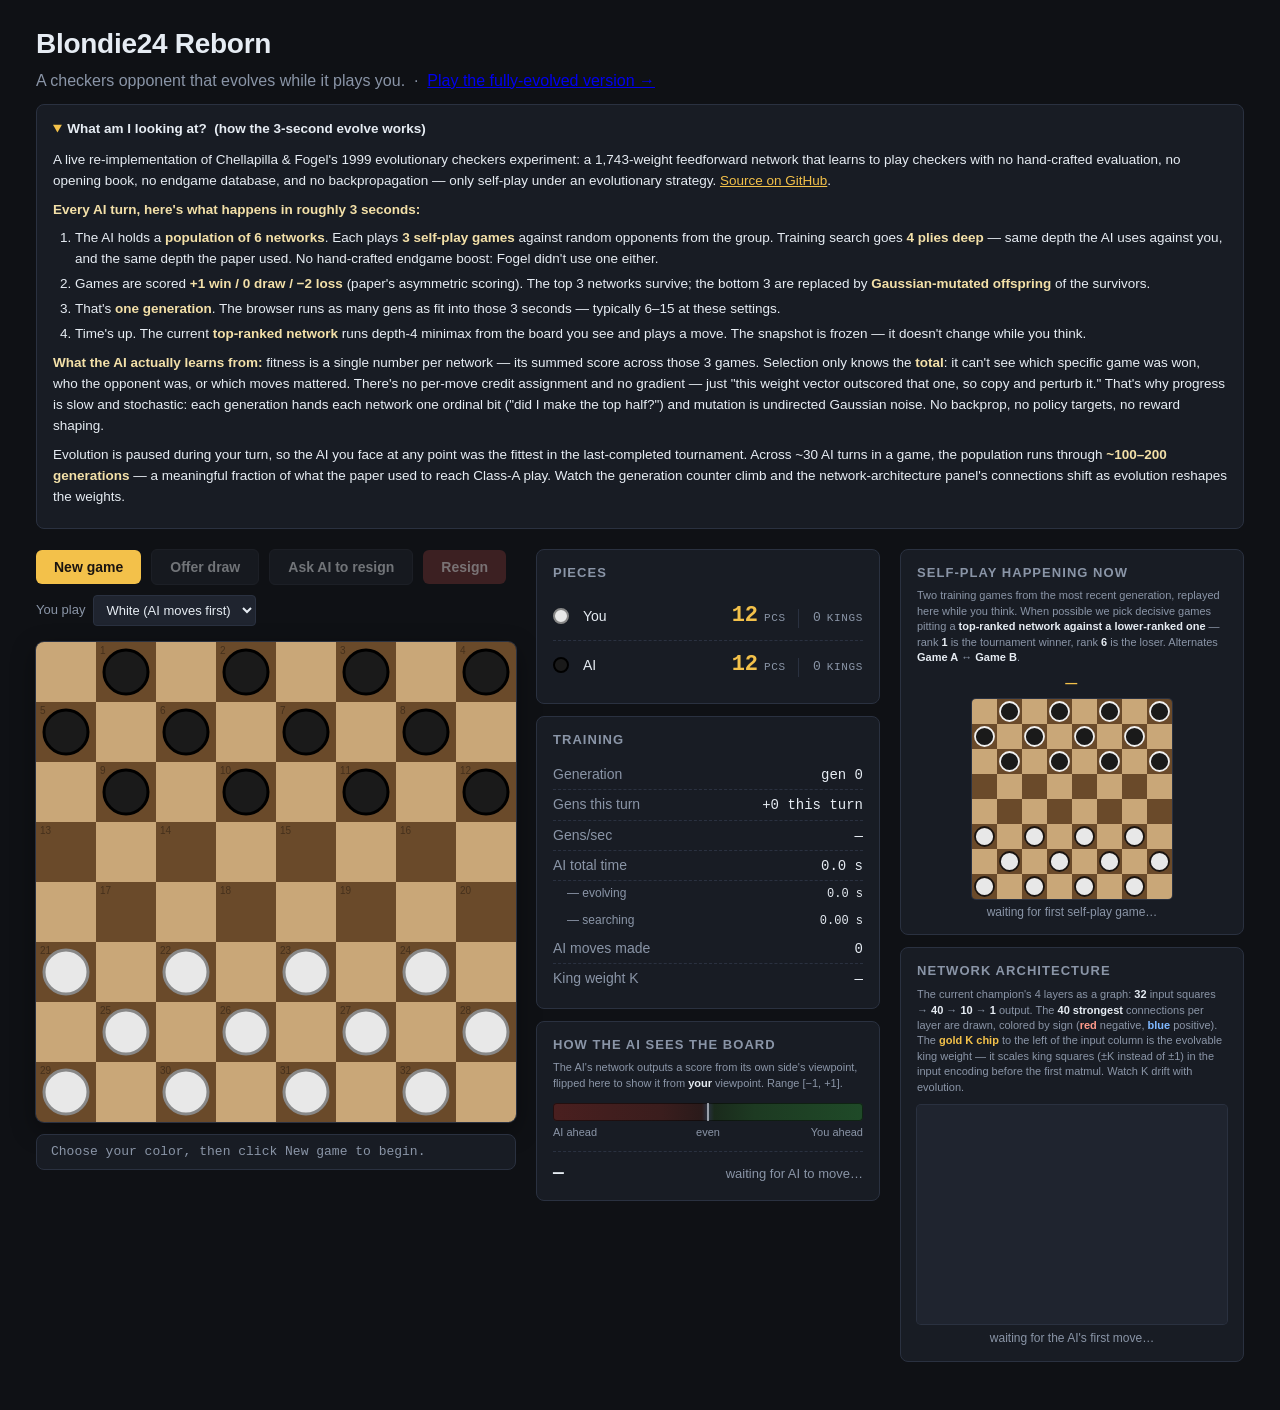
==== web/index.html @ e7f7b8e6 "web: 1.8x hot-loop speedup + 4-6 game-worker pool (~2x more, ~230 ms/gen) Hot loop (verified bit-ide" ====
<!DOCTYPE html>
<html lang="en">
<head>
<meta charset="UTF-8" />
<meta name="viewport" content="width=device-width, initial-scale=1.0" />
<title>Blondie24 Reborn — Evolving Opponent Demo</title>
<link rel="stylesheet" href="css/style.css" />
</head>
<body>
<main>
  <header>
    <h1>Blondie24 Reborn</h1>
    <p class="subtitle">
      A checkers opponent that evolves while it plays you. &nbsp;·&nbsp;
      <a href="play-strong.html">Play the fully-evolved version →</a>
    </p>
    <details id="about" open>
      <summary>What am I looking at? &nbsp;(how the 3-second evolve works)</summary>
      <p>
        A live re-implementation of Chellapilla &amp; Fogel's 1999 evolutionary
        checkers experiment: a 1,743-weight feedforward network that learns to
        play checkers with no hand-crafted evaluation, no opening book, no
        endgame database, and no backpropagation — only self-play under an
        evolutionary strategy. <a href="https://github.com/brendanbabb/blondie24-reborn" target="_blank" rel="noreferrer">Source on GitHub</a>.
      </p>
      <p><b>Every AI turn, here's what happens in roughly 3 seconds:</b></p>
      <ol>
        <li>The AI holds a <b>population of 6 networks</b>. Each plays <b>3 self-play games</b> against random opponents from the group. Training search goes <b>4 plies deep</b> — same depth the AI uses against you, and the same depth the paper used. No hand-crafted endgame boost: Fogel didn't use one either.</li>
        <li>Games are scored <b>+1 win / 0 draw / −2 loss</b> (paper's asymmetric scoring). The top 3 networks survive; the bottom 3 are replaced by <b>Gaussian-mutated offspring</b> of the survivors.</li>
        <li>That's <b>one generation</b>. The browser runs as many gens as fit into those 3 seconds — typically 6–15 at these settings.</li>
        <li>Time's up. The current <b>top-ranked network</b> runs depth-4 minimax from the board you see and plays a move. The snapshot is frozen — it doesn't change while you think.</li>
      </ol>
      <p>
        <b>What the AI actually learns from:</b> fitness is a single number per network —
        its summed score across those 3 games. Selection only knows the <b>total</b>: it
        can't see which specific game was won, who the opponent was, or which moves
        mattered. There's no per-move credit assignment and no gradient — just
        "this weight vector outscored that one, so copy and perturb it." That's why
        progress is slow and stochastic: each generation hands each network one
        ordinal bit ("did I make the top half?") and mutation is undirected Gaussian
        noise. No backprop, no policy targets, no reward shaping.
      </p>
      <p>
        Evolution is paused during your turn, so the AI you face at any point was the fittest
        in the last-completed tournament. Across ~30 AI turns in a game, the population runs
        through <b>~100–200 generations</b> — a meaningful fraction of what the paper used to
        reach Class-A play. Watch the generation counter climb and the
        network-architecture panel's connections shift as evolution reshapes the weights.
      </p>
    </details>
  </header>

  <section id="game">
    <div id="board-wrap">
      <section id="controls">
        <button id="new-game">New game</button>
        <button id="offer-draw" type="button">Offer draw</button>
        <button id="ask-resign" type="button">Ask AI to resign</button>
        <button id="resign" type="button" class="danger">Resign</button>
        <label>
          You play
          <select id="human-color">
            <option value="white">White (AI moves first)</option>
            <option value="black">Black (you move first)</option>
          </select>
        </label>
      </section>
      <canvas id="board" width="480" height="480"></canvas>
      <div id="status-banner" hidden></div>
      <div id="move-log" aria-live="polite"></div>
      <ol id="move-history" aria-label="Move history"></ol>
    </div>

    <aside id="side-panel">
      <div class="panel" id="pieces-panel">
        <h2>Pieces</h2>
        <div class="piece-row" id="piece-row-you">
          <span class="pip pip-you"></span>
          <span class="who">You</span>
          <span class="count"><span id="count-you">12</span><span class="unit">pcs</span></span>
          <span class="kings"><span id="kings-you">0</span><span class="unit">kings</span></span>
        </div>
        <div class="piece-row" id="piece-row-ai">
          <span class="pip pip-ai"></span>
          <span class="who">AI</span>
          <span class="count"><span id="count-ai">12</span><span class="unit">pcs</span></span>
          <span class="kings"><span id="kings-ai">0</span><span class="unit">kings</span></span>
        </div>
      </div>

      <div class="panel" id="training-panel">
        <h2>Training</h2>
        <div class="stat"><span class="label">Generation</span><span id="gen-counter">—</span></div>
        <div class="stat"><span class="label">Gens this turn</span><span id="gen-delta">—</span></div>
        <div class="stat"><span class="label">Gens/sec</span><span id="gens-per-sec">—</span></div>
        <div class="stat" title="Total wall time the AI has spent this game, across all its turns.">
          <span class="label">AI total time</span>
          <span id="ai-total-time">0.0 s</span>
        </div>
        <div class="stat substat" title="Time spent running self-play evolution during AI turns.">
          <span class="label">— evolving</span>
          <span id="ai-evolve-time">0.0 s</span>
        </div>
        <div class="stat substat" title="Time spent running depth-4 minimax to choose the AI's move.">
          <span class="label">— searching</span>
          <span id="ai-search-time">0.0 s</span>
        </div>
        <div class="stat" title="Number of AI moves made this game.">
          <span class="label">AI moves made</span>
          <span id="ai-move-count">0</span>
        </div>
        <div class="stat" title="Evolvable king weight K — scales king squares (±K instead of ±1) in the input encoding. Paper-initialized K=2.0, drifts under self-adaptive σ mutation.">
          <span class="label">King weight K</span>
          <span id="king-weight">—</span>
        </div>
      </div>

      <div class="panel" id="eval-panel">
        <h2>How the AI sees the board</h2>
        <p class="legend">
          The AI's network outputs a score from its own side's viewpoint,
          flipped here to show it from <b>your</b> viewpoint. Range [−1, +1].
        </p>
        <div id="eval-bar-wrap">
          <div id="eval-bar">
            <div id="eval-bar-fill"></div>
            <div id="eval-bar-center"></div>
          </div>
          <div class="eval-labels">
            <span>AI ahead</span>
            <span>even</span>
            <span>You ahead</span>
          </div>
        </div>
        <div class="eval-summary">
          <span id="eval-number">—</span>
          <span id="eval-verdict" class="dim">waiting for AI to move…</span>
        </div>
      </div>

      <!-- Leaderboard + mini-play moved to #extras below. -->

      <div class="panel" id="history-panel" hidden>
        <h2>Training arc this game</h2>
        <p class="legend">
          Best (yellow) and mean (gray) fitness per generation. Ticks mark
          where each AI turn began.
        </p>
        <canvas id="history-chart" width="280" height="110"></canvas>
        <p class="dim" id="history-caption" style="margin: 4px 0 0; text-align: center;">—</p>
      </div>

    </aside>

    <section id="extras">
      <div class="panel" id="mini-panel">
        <h2>Self-play happening now</h2>
        <p class="legend">
          Two training games from the most recent generation, replayed here
          while you think. When possible we pick decisive games pitting a
          <b>top-ranked network against a lower-ranked one</b> —
          rank <b>1</b> is the tournament winner, rank <b>6</b> is the
          loser. Alternates <b>Game A</b> ↔ <b>Game B</b>.
        </p>
        <div class="mini-cell">
          <span class="mini-label" id="mini-label">—</span>
          <canvas id="mini-board" width="200" height="200"></canvas>
          <p class="mini-caption dim" id="mini-caption">—</p>
        </div>
      </div>

      <div class="panel" id="leaderboard-panel" hidden>
        <h2>Self-play leaderboard</h2>
        <p class="legend">
          6 networks · 3 games each per generation ·
          <b>+1</b> win / <b>0</b> draw / <b>−2</b> loss (paper scoring).
          Fitness is the <b>sum</b> across all 3 games — selection sees the total only,
          not which game was won or how.
        </p>
        <ol id="leaderboard">
          <li class="placeholder">Waiting for first generation…</li>
        </ol>
      </div>

      <div class="panel" id="layers-panel">
        <h2>Network architecture</h2>
        <p class="legend">
          The current champion's 4 layers as a graph:
          <b>32</b> input squares → <b>40</b> → <b>10</b> → <b>1</b> output.
          The <b>40 strongest</b> connections per layer are drawn, colored by
          sign (<b style="color:#ff9a8a">red</b> negative,
          <b style="color:#7fb8ff">blue</b> positive). The
          <b style="color:#f3c14a">gold K chip</b> to the left of the input column
          is the evolvable king weight — it scales king squares (±K instead of ±1)
          in the input encoding before the first matmul. Watch K drift with evolution.
        </p>
        <canvas id="layers" width="340" height="240"></canvas>
        <p class="dim" id="layers-caption" style="margin: 6px 0 0; text-align: center;">
          waiting for the AI's first move…
        </p>
      </div>

    </section>
  </section>


</main>

<script src="js/checkers.js?v=8"></script>
<script src="js/render.js?v=8"></script>
<script src="js/network.js?v=8"></script>
<script src="js/minimax.js?v=8"></script>
<script src="js/evolution.js?v=8"></script>
<script src="js/main.js?v=8"></script>
</body>
</html>
---- web/css/style.css ----
:root {
  --bg: #0f1115;
  --panel: #181c24;
  --panel-2: #1f242f;
  --border: #2a3140;
  --fg: #e6ecf3;
  --dim: #8a95a7;
  --accent: #f3c14a;
  --black-piece: #e8b04a;
  --white-piece: #d7e7ff;
  --black-king: #ffd86b;
  --white-king: #ffffff;
  --light-sq: #c9a778;
  --dark-sq: #6a4a2a;
  --hl-from: rgba(243, 193, 74, 0.5);
  --hl-to: rgba(243, 193, 74, 0.85);
  --hl-legal: rgba(80, 200, 120, 0.55);
  --hl-capture: rgba(230, 90, 90, 0.55);
}

* { box-sizing: border-box; }

body {
  margin: 0;
  font-family: -apple-system, BlinkMacSystemFont, "Segoe UI", Roboto, sans-serif;
  background: var(--bg);
  color: var(--fg);
  line-height: 1.45;
}

main {
  max-width: 1240px;
  margin: 0 auto;
  padding: 24px 16px 48px;
}

header h1 {
  margin: 0 0 4px;
  font-size: 28px;
  letter-spacing: -0.01em;
}
.subtitle {
  margin: 0 0 12px;
  color: var(--dim);
}
#about {
  background: var(--panel);
  border: 1px solid var(--border);
  border-radius: 8px;
  padding: 12px 16px;
  margin: 0 0 20px;
  color: var(--fg);
  font-size: 13.5px;
  line-height: 1.55;
}
#about summary {
  cursor: pointer;
  color: var(--fg);
  font-weight: 600;
  padding: 2px 0;
}
#about summary::marker { color: var(--accent); }
#about p { margin: 8px 0; }
#about ol { margin: 6px 0 8px 22px; padding: 0; }
#about ol li { margin-bottom: 4px; }
#about a { color: var(--accent); }
#about b { color: #f3e0a8; }

#game {
  display: grid;
  grid-template-columns: 480px minmax(220px, 1fr) minmax(240px, 1fr);
  grid-template-areas: "board status extras";
  gap: 20px;
  align-items: start;
}
#board-wrap { grid-area: board; }
#side-panel { grid-area: status; }
#extras {
  grid-area: extras;
  display: flex;
  flex-direction: column;
  gap: 12px;
}

@media (max-width: 1100px) {
  #game {
    grid-template-columns: 480px 1fr;
    grid-template-areas:
      "board  status"
      "extras extras";
  }
  #extras { flex-direction: row; }
  #extras .panel { flex: 1; }
}

@media (max-width: 900px) {
  #game {
    grid-template-columns: 1fr;
    grid-template-areas:
      "board"
      "status"
      "extras";
    gap: 14px;
  }
  #extras { flex-direction: column; }
  #board-wrap { max-width: 100%; }
  canvas#board { width: 100%; height: auto; }
  .panel { padding: 12px 14px; }
  header h1 { font-size: 22px; }
  .subtitle { font-size: 14px; }
  #mini-panel canvas { width: 100%; max-width: 240px; height: auto; }
}

@media (max-width: 520px) {
  main { padding: 16px 10px 32px; }
  #controls button { padding: 8px 14px; font-size: 13px; }
  .panel h2 { font-size: 12px; }
}

#board-wrap {
  display: flex;
  flex-direction: column;
  gap: 12px;
}

canvas#board {
  display: block;
  border-radius: 8px;
  box-shadow: 0 0 0 1px var(--border), 0 8px 24px rgba(0,0,0,0.4);
  cursor: pointer;
  background: var(--panel);
  max-width: 100%;
  height: auto;
  aspect-ratio: 1 / 1;
}

#status-banner {
  padding: 8px 14px;
  background: rgba(230, 90, 90, 0.15);
  border: 1px solid rgba(230, 90, 90, 0.6);
  color: #ff9a8a;
  border-radius: 8px;
  font-size: 13px;
  font-weight: 500;
  letter-spacing: 0.02em;
}
#status-banner.info {
  background: rgba(80, 200, 120, 0.12);
  border-color: rgba(80, 200, 120, 0.5);
  color: #8ef0b1;
}

#move-log {
  min-height: 32px;
  padding: 8px 14px;
  background: var(--panel);
  border: 1px solid var(--border);
  border-radius: 8px;
  font-family: "SFMono-Regular", Consolas, monospace;
  font-size: 13px;
  color: var(--dim);
}

#move-history {
  list-style: none;
  counter-reset: turn;
  padding: 0;
  margin: 0;
  max-height: 140px;
  overflow-y: auto;
  background: var(--panel);
  border: 1px solid var(--border);
  border-radius: 8px;
  font-family: "SFMono-Regular", Consolas, monospace;
  font-size: 12px;
  color: var(--fg);
}
#move-history li {
  display: grid;
  grid-template-columns: 28px 1fr;
  gap: 6px;
  padding: 4px 12px;
  border-bottom: 1px dashed var(--border);
}
#move-history li:last-child { border-bottom: none; }
#move-history li::before {
  counter-increment: turn;
  content: counter(turn) ".";
  color: var(--dim);
  text-align: right;
}
#move-history li.actor-you { color: #cfe5ff; }
#move-history li.actor-ai  { color: #ffd796; }
#move-history li .meta { color: var(--dim); font-size: 11px; }
#move-history:empty { display: none; }

#side-panel {
  display: flex;
  flex-direction: column;
  gap: 12px;
}

.panel {
  background: var(--panel);
  border: 1px solid var(--border);
  border-radius: 8px;
  padding: 14px 16px;
}

.panel h2 {
  margin: 0 0 10px;
  font-size: 13px;
  text-transform: uppercase;
  letter-spacing: 0.08em;
  color: var(--dim);
  font-weight: 600;
}

.stat {
  display: flex;
  justify-content: space-between;
  align-items: baseline;
  padding: 4px 0;
  border-bottom: 1px dashed var(--border);
  font-size: 14px;
}
.stat:last-child { border-bottom: none; }
.stat.substat {
  padding-left: 14px;
  font-size: 12px;
  border-bottom: none;
}
.stat .label { color: var(--dim); }
.stat span:last-child {
  font-family: "SFMono-Regular", Consolas, monospace;
  color: var(--fg);
  font-weight: 500;
}

#leaderboard {
  list-style: none;
  padding: 0;
  margin: 0;
  font-size: 13px;
}

.legend {
  margin: -4px 0 10px;
  color: var(--dim);
  font-size: 11px;
  line-height: 1.4;
}
.legend b { color: var(--fg); }

#leaderboard li {
  display: grid;
  grid-template-columns: 34px 1fr 46px 70px;
  gap: 8px;
  align-items: center;
  padding: 4px 0;
  font-family: "SFMono-Regular", Consolas, monospace;
}
#leaderboard li.group .rank {
  background: var(--panel-2);
  border: 1px solid var(--border);
  border-radius: 4px;
  padding: 2px 4px;
  text-align: center;
  color: var(--accent);
  font-size: 11px;
  font-weight: 600;
}
#leaderboard li.placeholder {
  display: block;
  color: var(--dim);
  font-family: inherit;
  font-size: 12px;
  font-style: italic;
}
#leaderboard li .wld {
  font-size: 11px;
  color: var(--dim);
  text-align: right;
  font-variant-numeric: tabular-nums;
}
#leaderboard li .bar {
  height: 6px;
  background: var(--border);
  border-radius: 3px;
  overflow: hidden;
  position: relative;
}
#leaderboard li .bar > div {
  position: absolute;
  inset: 0;
  background: var(--accent);
  transform-origin: left center;
  transition: transform 0.3s ease;
}
#leaderboard li .bar > div.neg {
  background: #c85a5a;
}
#leaderboard li .rank {
  color: var(--dim);
  font-size: 12px;
}
#leaderboard li .score {
  text-align: right;
  color: var(--dim);
  min-width: 40px;
}

#controls {
  display: flex;
  gap: 10px;
  align-items: center;
  margin: 0 0 4px;
  flex-wrap: wrap;
}
#controls button {
  background: var(--accent);
  color: #1a1410;
  border: none;
  padding: 9px 18px;
  border-radius: 6px;
  font-size: 14px;
  font-weight: 600;
  cursor: pointer;
}
#controls button:hover:not(:disabled) { filter: brightness(1.1); }
#controls button:disabled {
  opacity: 0.45;
  cursor: not-allowed;
  filter: grayscale(0.3);
}
#controls button#offer-draw,
#controls button#ask-resign {
  background: var(--panel-2);
  color: var(--fg);
  border: 1px solid var(--border);
}
#controls button.danger {
  background: #8a2d2d;
  color: #ffe6e6;
}
#controls label {
  color: var(--dim);
  font-size: 13px;
  display: flex;
  align-items: center;
  gap: 8px;
}
#controls select {
  background: var(--panel-2);
  color: var(--fg);
  border: 1px solid var(--border);
  border-radius: 4px;
  padding: 6px 8px;
  font-size: 13px;
}

.dim { color: var(--dim); font-size: 12px; }

#pieces-panel .piece-row {
  display: grid;
  grid-template-columns: 18px auto 1fr auto;
  gap: 12px;
  align-items: baseline;
  padding: 8px 0;
  border-bottom: 1px dashed var(--border);
}
#pieces-panel .piece-row:last-child { border-bottom: none; }

#pieces-panel .pip {
  width: 16px;
  height: 16px;
  border-radius: 50%;
  border: 2px solid;
  display: inline-block;
  align-self: center;
}
#pieces-panel .pip-you { background: #e8e8e8; border-color: #888; }
#pieces-panel .pip-ai  { background: #1a1a1a; border-color: #000; }
body.human-black #pieces-panel .pip-you { background: #1a1a1a; border-color: #000; }
body.human-black #pieces-panel .pip-ai  { background: #e8e8e8; border-color: #888; }
/* Match page uses fixed colors per side (no human/AI distinction). */
#pieces-panel .pip-black { background: #1a1a1a; border-color: #000; }
#pieces-panel .pip-white { background: #e8e8e8; border-color: #888; }

#pieces-panel .who {
  color: var(--fg);
  font-weight: 500;
  font-size: 14px;
}

#pieces-panel .count,
#pieces-panel .kings {
  font-family: "SFMono-Regular", Consolas, monospace;
  display: inline-flex;
  align-items: baseline;
  gap: 6px;
}

#pieces-panel .count {
  justify-self: end;
  font-size: 22px;
  font-weight: 600;
  color: var(--accent);
}

#pieces-panel .kings {
  font-size: 13px;
  color: var(--dim);
  padding-left: 14px;
  border-left: 1px solid var(--border);
}

#pieces-panel .unit {
  font-size: 11px;
  color: var(--dim);
  font-weight: 400;
  text-transform: uppercase;
  letter-spacing: 0.06em;
}

#pieces-panel .piece-row.low .count { color: #ff8a50; }

/* Layered architecture view */
#layers-panel canvas {
  display: block;
  margin: 8px auto 0;
  background: var(--panel-2);
  border-radius: 4px;
  box-shadow: 0 0 0 1px var(--border);
  max-width: 100%;
  height: auto;
}


/* Eval bar */
#eval-panel .legend { margin-top: -4px; }

#eval-bar-wrap { margin: 12px 0 6px; }

#eval-bar {
  height: 18px;
  /* Background is just a faint reference scale (red on left, green on right)
     so the user knows which side is which. The actual value is read from
     the foreground #eval-bar-fill, which stays bright + glowing on top. */
  background: linear-gradient(
    to right,
    #4a1f1f 0%,
    #3a1d1d 35%,
    #2a1a1a 48%,
    var(--border) 50%,
    #1a2a1c 52%,
    #1d3a22 65%,
    #1f4a28 100%
  );
  border-radius: 4px;
  position: relative;
  overflow: hidden;
  box-shadow: inset 0 0 0 1px rgba(0,0,0,0.5);
}

#eval-bar-fill {
  position: absolute;
  top: 0;
  bottom: 0;
  width: 0;           /* width and left set from JS */
  left: 50%;
  transition: width 0.25s ease, left 0.25s ease, background 0.25s ease;
  box-shadow: 0 0 8px currentColor;
}

#eval-bar-center {
  position: absolute;
  top: 0;
  bottom: 0;
  left: 50%;
  width: 2px;
  margin-left: -1px;
  background: var(--fg);
  opacity: 0.6;
}

#eval-panel .eval-labels {
  display: grid;
  grid-template-columns: 1fr 1fr 1fr;
  font-size: 11px;
  color: var(--dim);
  margin-top: 4px;
}
#eval-panel .eval-labels :nth-child(1) { text-align: left; }
#eval-panel .eval-labels :nth-child(2) { text-align: center; }
#eval-panel .eval-labels :nth-child(3) { text-align: right; }

#eval-panel .eval-summary {
  display: flex;
  justify-content: space-between;
  align-items: baseline;
  margin-top: 10px;
  padding-top: 8px;
  border-top: 1px dashed var(--border);
}
#eval-panel #eval-number {
  font-family: "SFMono-Regular", Consolas, monospace;
  font-size: 18px;
  font-weight: 600;
  color: var(--fg);
}
#eval-panel #eval-verdict {
  font-size: 13px;
}

/* AI's plan: prominent header showing the overall search score. */
#plan-panel #plan-score {
  display: flex;
  align-items: baseline;
  gap: 10px;
  margin: 8px 0 6px;
  padding: 8px 12px;
  background: var(--panel-2);
  border: 1px solid var(--border);
  border-radius: 4px;
}
#plan-panel #plan-score .label {
  font-size: 10px;
  color: var(--dim);
  text-transform: uppercase;
  letter-spacing: 0.08em;
  font-weight: 600;
}
#plan-panel #plan-score #plan-score-value {
  font-family: "SFMono-Regular", Consolas, monospace;
  font-size: 20px;
  font-weight: 700;
  color: var(--fg);
  margin-right: auto;
  text-shadow: 0 0 6px currentColor;
}
#plan-panel #plan-score .plan-score-note {
  font-size: 10px;
  color: var(--dim);
  font-style: italic;
}

/* AI's plan: row of mini-boards with one ply per board. */
#plan-panel .plan-row {
  display: grid;
  grid-template-columns: repeat(auto-fit, minmax(82px, 1fr));
  gap: 6px;
  margin-top: 8px;
}
#plan-panel .plan-cell {
  display: flex;
  flex-direction: column;
  align-items: center;
  gap: 2px;
  background: var(--panel-2);
  border: 1px solid var(--border);
  border-radius: 4px;
  padding: 6px 4px;
  font-size: 11px;
  color: var(--dim);
  opacity: 0;
  transform: translateY(4px);
  transition: opacity 0.18s ease, transform 0.18s ease;
}
#plan-panel .plan-cell.show { opacity: 1; transform: none; }
#plan-panel .plan-cell .ply-num {
  font-family: "SFMono-Regular", Consolas, monospace;
  font-size: 10px;
  color: var(--accent);
  font-weight: 600;
  letter-spacing: 0.05em;
}
#plan-panel .plan-cell canvas {
  display: block;
  border-radius: 3px;
  background: var(--panel-2);
}
#plan-panel .plan-cell .ply-score {
  font-family: "SFMono-Regular", Consolas, monospace;
  color: var(--fg);
  font-size: 11px;
  font-weight: 500;
}
#plan-panel .plan-cell .ply-actor {
  font-size: 9px;
  text-transform: uppercase;
  letter-spacing: 0.08em;
}
#plan-panel .plan-empty {
  grid-column: 1 / -1;
  text-align: center;
  color: var(--dim);
  font-style: italic;
  padding: 12px 0;
  font-size: 12px;
}

/* Network architecture diagram (static SVG) */
#arch-panel #arch-diagram {
  display: block;
  width: 100%;
  height: auto;
  max-width: 320px;
  margin: 6px auto 0;
  background: var(--panel-2);
  border: 1px solid var(--border);
  border-radius: 6px;
  padding: 6px;
}

/* Search-effort explainer is small grey text under the stat */
#info-panel #search-effort-explain {
  margin-top: 8px;
  font-size: 11px;
  line-height: 1.4;
}

/* ===========================================================
 * Match page series panel: per-game W/L/D tally + per-game log.
 * =========================================================== */

/* Compact one-line live tally that sits inside the Settings panel
 * directly below the Games-in-series input. Always visible during
 * a series; hidden for single games. */
#settings-panel .series-inline {
  display: flex;
  flex-wrap: wrap;
  gap: 6px;
  align-items: baseline;
  margin: 4px 0 6px;
  padding: 6px 8px;
  background: var(--panel-2);
  border: 1px solid var(--border);
  border-radius: 4px;
  font-family: "SFMono-Regular", Consolas, monospace;
  font-size: 11px;
  color: var(--fg);
}
#settings-panel .series-inline > span {
  white-space: nowrap;
}
#settings-panel .series-inline #inline-progress {
  color: var(--accent);
  font-weight: 600;
}

#series-panel .series-row {
  display: flex;
  justify-content: space-between;
  align-items: baseline;
  padding: 4px 0;
  border-bottom: 1px dashed var(--border);
  font-size: 13px;
}
#series-panel .series-row:last-of-type { border-bottom: none; }
#series-panel .series-label {
  color: var(--dim);
  text-transform: uppercase;
  letter-spacing: 0.06em;
  font-size: 11px;
  font-weight: 600;
}
#series-panel #tally-label-a,
#series-panel #tally-label-b {
  color: var(--accent);
  text-transform: none;
  letter-spacing: 0;
  font-size: 13px;
  font-weight: 600;
}
#series-panel .series-val {
  font-family: "SFMono-Regular", Consolas, monospace;
  color: var(--fg);
  font-weight: 500;
}
#series-panel .series-log {
  list-style: none;
  padding: 0;
  margin: 8px 0 0;
  max-height: 120px;
  overflow-y: auto;
  font-family: "SFMono-Regular", Consolas, monospace;
  font-size: 11px;
  color: var(--dim);
}
#series-panel .series-log li {
  padding: 2px 4px;
  border-bottom: 1px dotted var(--border);
}
#series-panel .series-log li:last-child { border-bottom: none; }
#series-panel .series-log:empty { display: none; }

/* ===========================================================
 * Match page (match.html / match.js): two-eval-bar AI-vs-AI viewer.
 * Reuses the panel + banner styles from play-strong; adds:
 *  - .setting-row layout for Speed slider + Depth select
 *  - .match-eval-bar (twin of #eval-bar but class-keyed so we can have
 *    two side-by-side; same vivid green/red palette)
 * =========================================================== */

#settings-panel .setting-row {
  display: flex;
  align-items: center;
  gap: 10px;
  padding: 6px 0;
  border-bottom: 1px dashed var(--border);
  font-size: 13px;
  color: var(--dim);
}
#settings-panel .setting-row:last-child { border-bottom: none; }
#settings-panel .setting-row label,
#settings-panel .setting-row .setting-label {
  flex: 0 0 60px;
  color: var(--dim);
  text-transform: uppercase;
  letter-spacing: 0.06em;
  font-size: 11px;
  font-weight: 600;
}
#settings-panel .setting-row input[type="range"] {
  flex: 1;
  accent-color: var(--accent);
}
#settings-panel .setting-row select {
  background: var(--panel-2);
  color: var(--fg);
  border: 1px solid var(--border);
  border-radius: 4px;
  padding: 4px 6px;
  font-size: 12px;
}
#settings-panel .setting-val {
  font-family: "SFMono-Regular", Consolas, monospace;
  font-size: 13px;
  color: var(--fg);
  margin-left: auto;
}

/* Match page eval panels are tighter vertically than play-strong's so two
   can stack on the right column without overflowing on common viewports. */
.match-eval { padding: 9px 14px; }
.match-eval h2 {
  margin-bottom: 4px;
  font-size: 12px;
}
.match-eval h2 .model-label {
  color: var(--accent);
  text-transform: none;
  letter-spacing: 0;
  font-weight: 700;
  font-size: 13px;
}
/* Gold pill showing the evolved king-weight K for each side's network.
   Sits to the right of the model label inside the panel header; matches
   the chip style used on play-strong's architecture diagram so both
   pages have visually consistent "K" affordances. */
.match-eval h2 .king-chip {
  display: inline-block;
  margin-left: 6px;
  padding: 1px 6px;
  border-radius: 8px;
  background: var(--accent);
  color: #1a1410;
  font-family: "SFMono-Regular", Consolas, monospace;
  font-size: 10px;
  font-weight: 700;
  letter-spacing: 0;
  vertical-align: 1px;
}

.match-eval .match-eval-bar-wrap { margin: 4px 0 2px; }
.match-eval .match-eval-bar {
  height: 11px;
  background: linear-gradient(
    to right,
    #4a1f1f 0%,
    #3a1d1d 35%,
    #2a1a1a 48%,
    var(--border) 50%,
    #1a2a1c 52%,
    #1d3a22 65%,
    #1f4a28 100%
  );
  border-radius: 3px;
  position: relative;
  overflow: hidden;
  box-shadow: inset 0 0 0 1px rgba(0,0,0,0.5);
}
.match-eval .match-eval-bar-fill {
  position: absolute;
  top: 0;
  bottom: 0;
  width: 0;
  left: 50%;
  transition: width 0.2s ease, left 0.2s ease, background 0.2s ease;
  box-shadow: 0 0 6px currentColor;
}
.match-eval .match-eval-bar-center {
  position: absolute;
  top: 0;
  bottom: 0;
  left: 50%;
  width: 2px;
  margin-left: -1px;
  background: var(--fg);
  opacity: 0.5;
}
.match-eval .eval-labels {
  display: grid;
  grid-template-columns: 1fr 1fr 1fr;
  font-size: 9px;
  color: var(--dim);
  margin-top: 2px;
}
.match-eval .eval-labels :nth-child(1) { text-align: left; }
.match-eval .eval-labels :nth-child(2) { text-align: center; }
.match-eval .eval-labels :nth-child(3) { text-align: right; }

.match-eval .match-eval-summary {
  display: flex;
  justify-content: space-between;
  align-items: baseline;
  margin-top: 4px;
  padding-top: 3px;
  border-top: 1px dashed var(--border);
  font-size: 12px;
}
.match-eval .match-eval-summary [id$="-eval-number"] {
  font-family: "SFMono-Regular", Consolas, monospace;
  font-size: 15px;
  font-weight: 700;
  color: var(--fg);
  text-shadow: 0 0 6px currentColor;
}
.match-eval .match-eval-summary [id$="-eval-verdict"] {
  font-size: 11px;
  color: var(--dim);
  font-style: italic;
}

/* Mini self-play board (alternates A/B) */
#mini-panel .mini-cell {
  display: flex;
  flex-direction: column;
  align-items: center;
  gap: 6px;
  margin-top: 8px;
}
#mini-panel .mini-label {
  font-size: 12px;
  color: var(--accent);
  font-weight: 600;
  letter-spacing: 0.12em;
  text-transform: uppercase;
}
#mini-panel canvas {
  display: block;
  border-radius: 4px;
  background: var(--panel-2);
  box-shadow: 0 0 0 1px var(--border);
}
#mini-panel .mini-caption {
  text-align: center;
  margin: 0;
  font-size: 12px;
  max-width: 220px;
  line-height: 1.3;
}
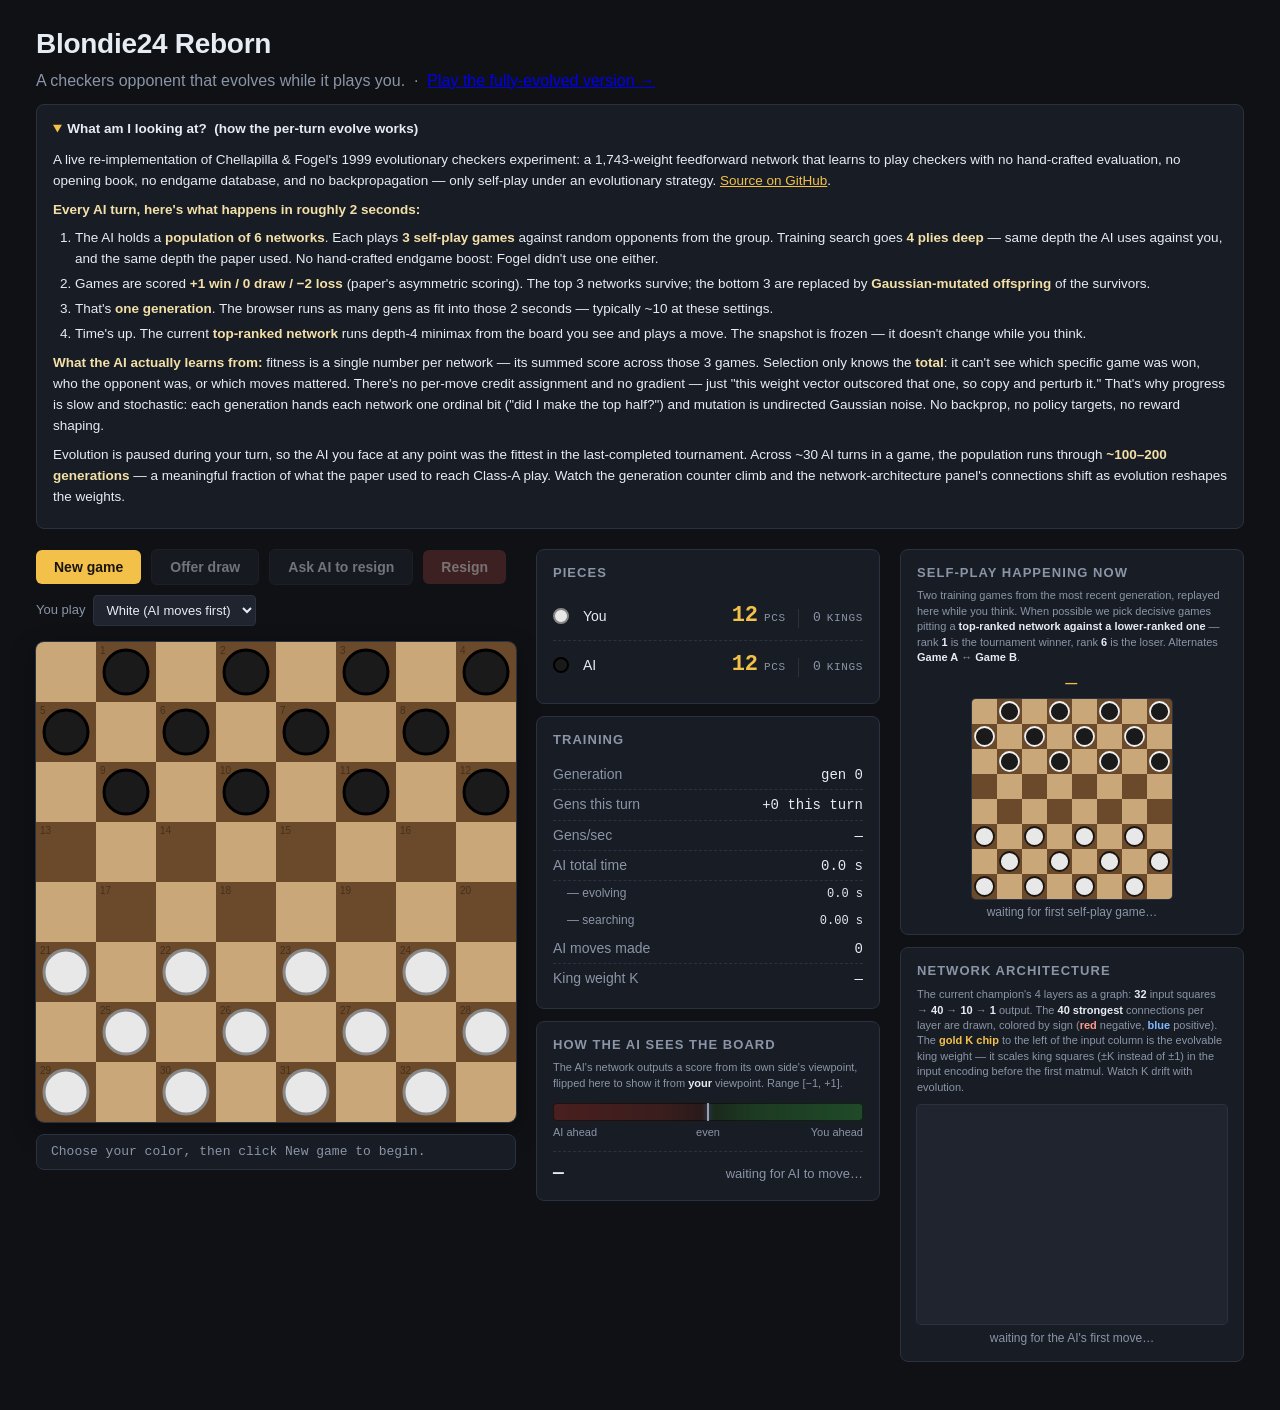
==== commit 267cc946: "web: drop per-turn evolve burst 2.5s -> 2s, de-hardcode explainer copy Co-Authored-By: Claude Fable " ====
--- a/web/index.html
+++ b/web/index.html
@@ -15,7 +15,7 @@
       <a href="play-strong.html">Play the fully-evolved version →</a>
     </p>
     <details id="about" open>
-      <summary>What am I looking at? &nbsp;(how the 3-second evolve works)</summary>
+      <summary>What am I looking at? &nbsp;(how the per-turn evolve works)</summary>
       <p>
         A live re-implementation of Chellapilla &amp; Fogel's 1999 evolutionary
         checkers experiment: a 1,743-weight feedforward network that learns to
@@ -23,11 +23,11 @@
         endgame database, and no backpropagation — only self-play under an
         evolutionary strategy. <a href="https://github.com/brendanbabb/blondie24-reborn" target="_blank" rel="noreferrer">Source on GitHub</a>.
       </p>
-      <p><b>Every AI turn, here's what happens in roughly 3 seconds:</b></p>
+      <p><b>Every AI turn, here's what happens in roughly 2 seconds:</b></p>
       <ol>
         <li>The AI holds a <b>population of 6 networks</b>. Each plays <b>3 self-play games</b> against random opponents from the group. Training search goes <b>4 plies deep</b> — same depth the AI uses against you, and the same depth the paper used. No hand-crafted endgame boost: Fogel didn't use one either.</li>
         <li>Games are scored <b>+1 win / 0 draw / −2 loss</b> (paper's asymmetric scoring). The top 3 networks survive; the bottom 3 are replaced by <b>Gaussian-mutated offspring</b> of the survivors.</li>
-        <li>That's <b>one generation</b>. The browser runs as many gens as fit into those 3 seconds — typically 6–15 at these settings.</li>
+        <li>That's <b>one generation</b>. The browser runs as many gens as fit into those 2 seconds — typically ~10 at these settings.</li>
         <li>Time's up. The current <b>top-ranked network</b> runs depth-4 minimax from the board you see and plays a move. The snapshot is frozen — it doesn't change while you think.</li>
       </ol>
       <p>
@@ -211,6 +211,6 @@
 <script src="js/network.js?v=8"></script>
 <script src="js/minimax.js?v=8"></script>
 <script src="js/evolution.js?v=8"></script>
-<script src="js/main.js?v=8"></script>
+<script src="js/main.js?v=10"></script>
 </body>
 </html>
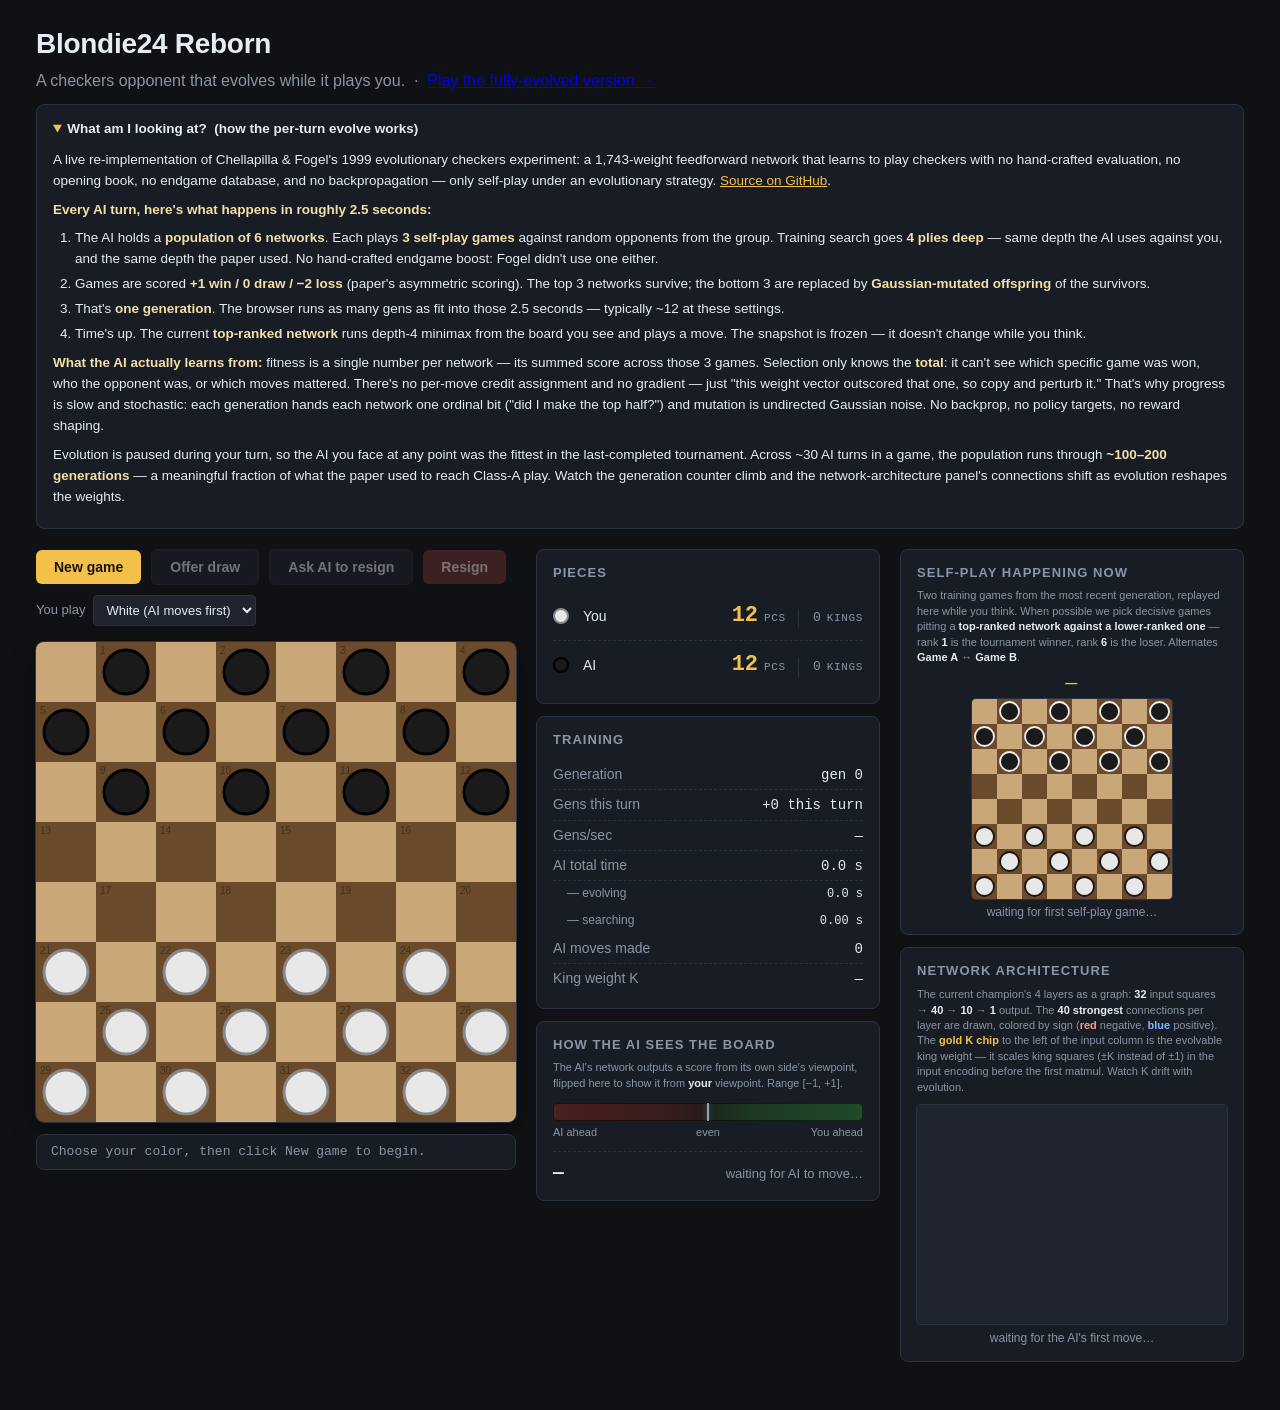
==== commit 105d47f3: "web: settle per-turn evolve burst at 2.5s 2s felt too quick; 2.5s keeps ~12 gens/turn with the worke" ====
--- a/web/index.html
+++ b/web/index.html
@@ -23,11 +23,11 @@
         endgame database, and no backpropagation — only self-play under an
         evolutionary strategy. <a href="https://github.com/brendanbabb/blondie24-reborn" target="_blank" rel="noreferrer">Source on GitHub</a>.
       </p>
-      <p><b>Every AI turn, here's what happens in roughly 2 seconds:</b></p>
+      <p><b>Every AI turn, here's what happens in roughly 2.5 seconds:</b></p>
       <ol>
         <li>The AI holds a <b>population of 6 networks</b>. Each plays <b>3 self-play games</b> against random opponents from the group. Training search goes <b>4 plies deep</b> — same depth the AI uses against you, and the same depth the paper used. No hand-crafted endgame boost: Fogel didn't use one either.</li>
         <li>Games are scored <b>+1 win / 0 draw / −2 loss</b> (paper's asymmetric scoring). The top 3 networks survive; the bottom 3 are replaced by <b>Gaussian-mutated offspring</b> of the survivors.</li>
-        <li>That's <b>one generation</b>. The browser runs as many gens as fit into those 2 seconds — typically ~10 at these settings.</li>
+        <li>That's <b>one generation</b>. The browser runs as many gens as fit into those 2.5 seconds — typically ~12 at these settings.</li>
         <li>Time's up. The current <b>top-ranked network</b> runs depth-4 minimax from the board you see and plays a move. The snapshot is frozen — it doesn't change while you think.</li>
       </ol>
       <p>
@@ -211,6 +211,6 @@
 <script src="js/network.js?v=8"></script>
 <script src="js/minimax.js?v=8"></script>
 <script src="js/evolution.js?v=8"></script>
-<script src="js/main.js?v=10"></script>
+<script src="js/main.js?v=11"></script>
 </body>
 </html>
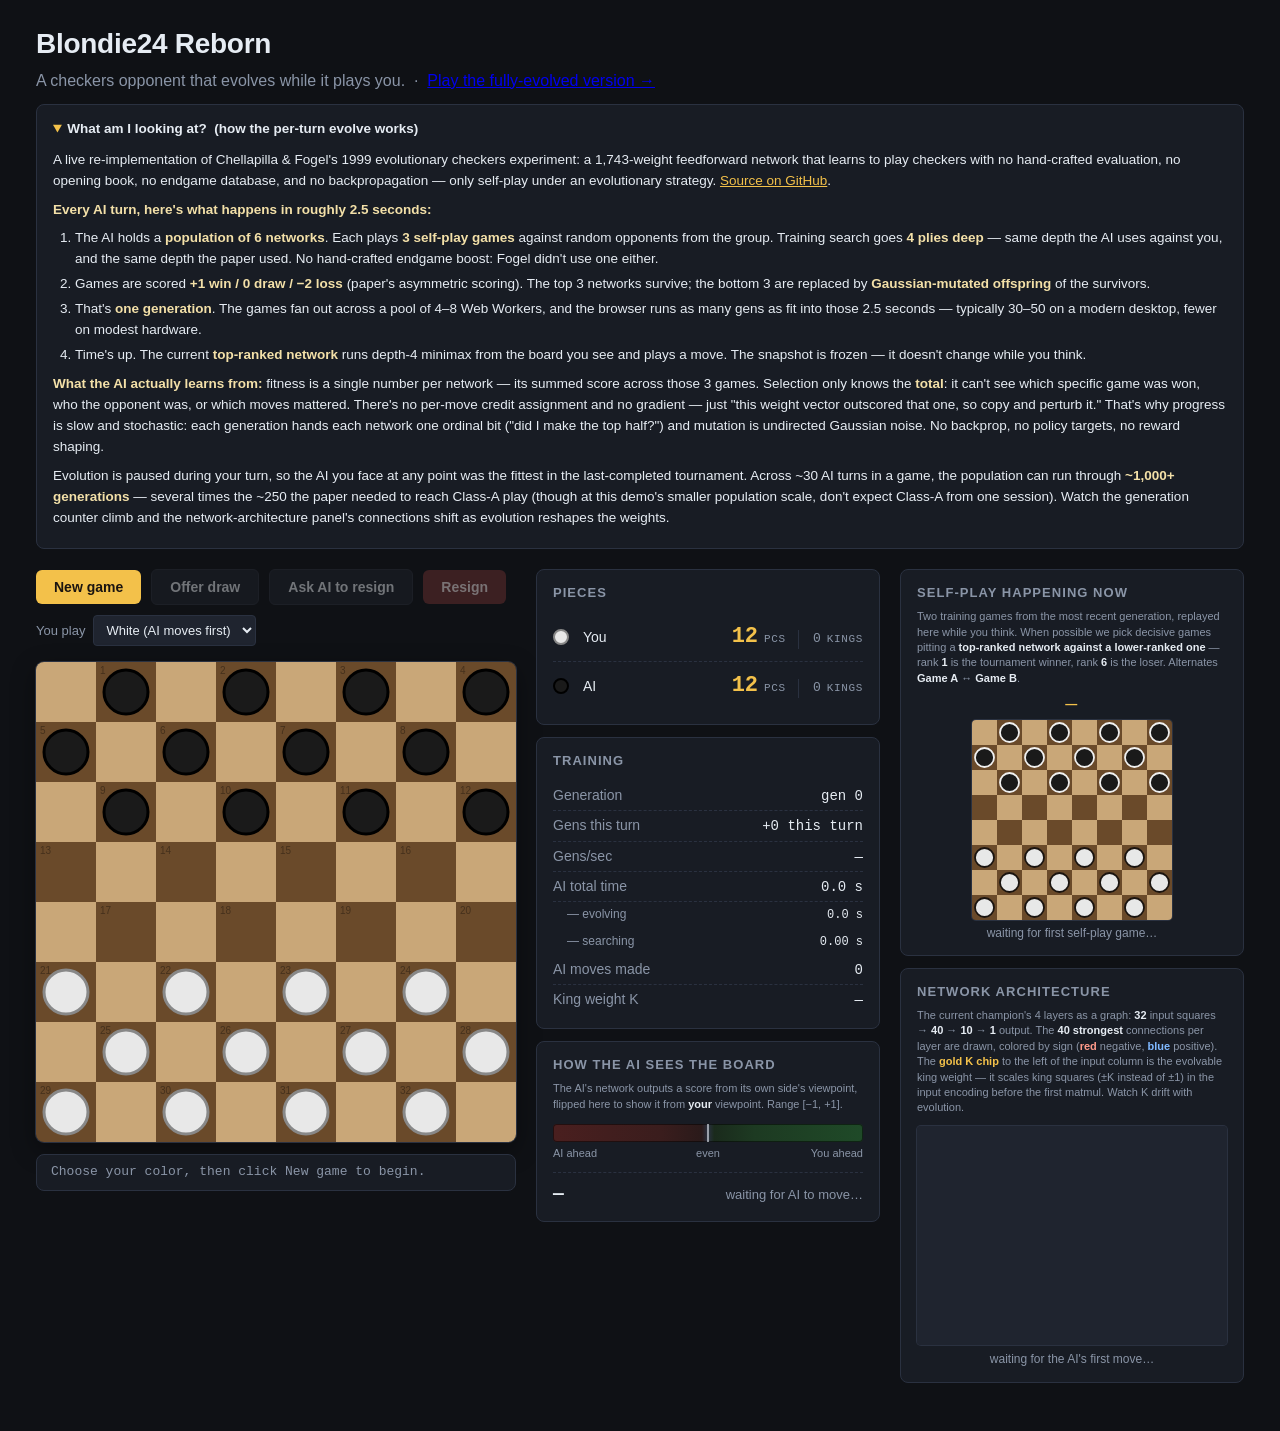
==== commit 32fae081: "docs: update speed numbers after worker pool + focused-window measurement ~51 ms/gen (18.7 gens/sec," ====
--- a/web/index.html
+++ b/web/index.html
@@ -27,7 +27,7 @@
       <ol>
         <li>The AI holds a <b>population of 6 networks</b>. Each plays <b>3 self-play games</b> against random opponents from the group. Training search goes <b>4 plies deep</b> — same depth the AI uses against you, and the same depth the paper used. No hand-crafted endgame boost: Fogel didn't use one either.</li>
         <li>Games are scored <b>+1 win / 0 draw / −2 loss</b> (paper's asymmetric scoring). The top 3 networks survive; the bottom 3 are replaced by <b>Gaussian-mutated offspring</b> of the survivors.</li>
-        <li>That's <b>one generation</b>. The browser runs as many gens as fit into those 2.5 seconds — typically ~12 at these settings.</li>
+        <li>That's <b>one generation</b>. The games fan out across a pool of 4–8 Web Workers, and the browser runs as many gens as fit into those 2.5 seconds — typically 30–50 on a modern desktop, fewer on modest hardware.</li>
         <li>Time's up. The current <b>top-ranked network</b> runs depth-4 minimax from the board you see and plays a move. The snapshot is frozen — it doesn't change while you think.</li>
       </ol>
       <p>
@@ -42,9 +42,10 @@
       </p>
       <p>
         Evolution is paused during your turn, so the AI you face at any point was the fittest
-        in the last-completed tournament. Across ~30 AI turns in a game, the population runs
-        through <b>~100–200 generations</b> — a meaningful fraction of what the paper used to
-        reach Class-A play. Watch the generation counter climb and the
+        in the last-completed tournament. Across ~30 AI turns in a game, the population can run
+        through <b>~1,000+ generations</b> — several times the ~250 the paper needed to reach
+        Class-A play (though at this demo's smaller population scale, don't expect Class-A from
+        one session). Watch the generation counter climb and the
         network-architecture panel's connections shift as evolution reshapes the weights.
       </p>
     </details>
@@ -209,8 +210,8 @@
 <script src="js/checkers.js?v=8"></script>
 <script src="js/render.js?v=8"></script>
 <script src="js/network.js?v=8"></script>
-<script src="js/minimax.js?v=8"></script>
-<script src="js/evolution.js?v=8"></script>
+<script src="js/minimax.js?v=9"></script>
+<script src="js/evolution.js?v=11"></script>
 <script src="js/main.js?v=11"></script>
 </body>
 </html>
